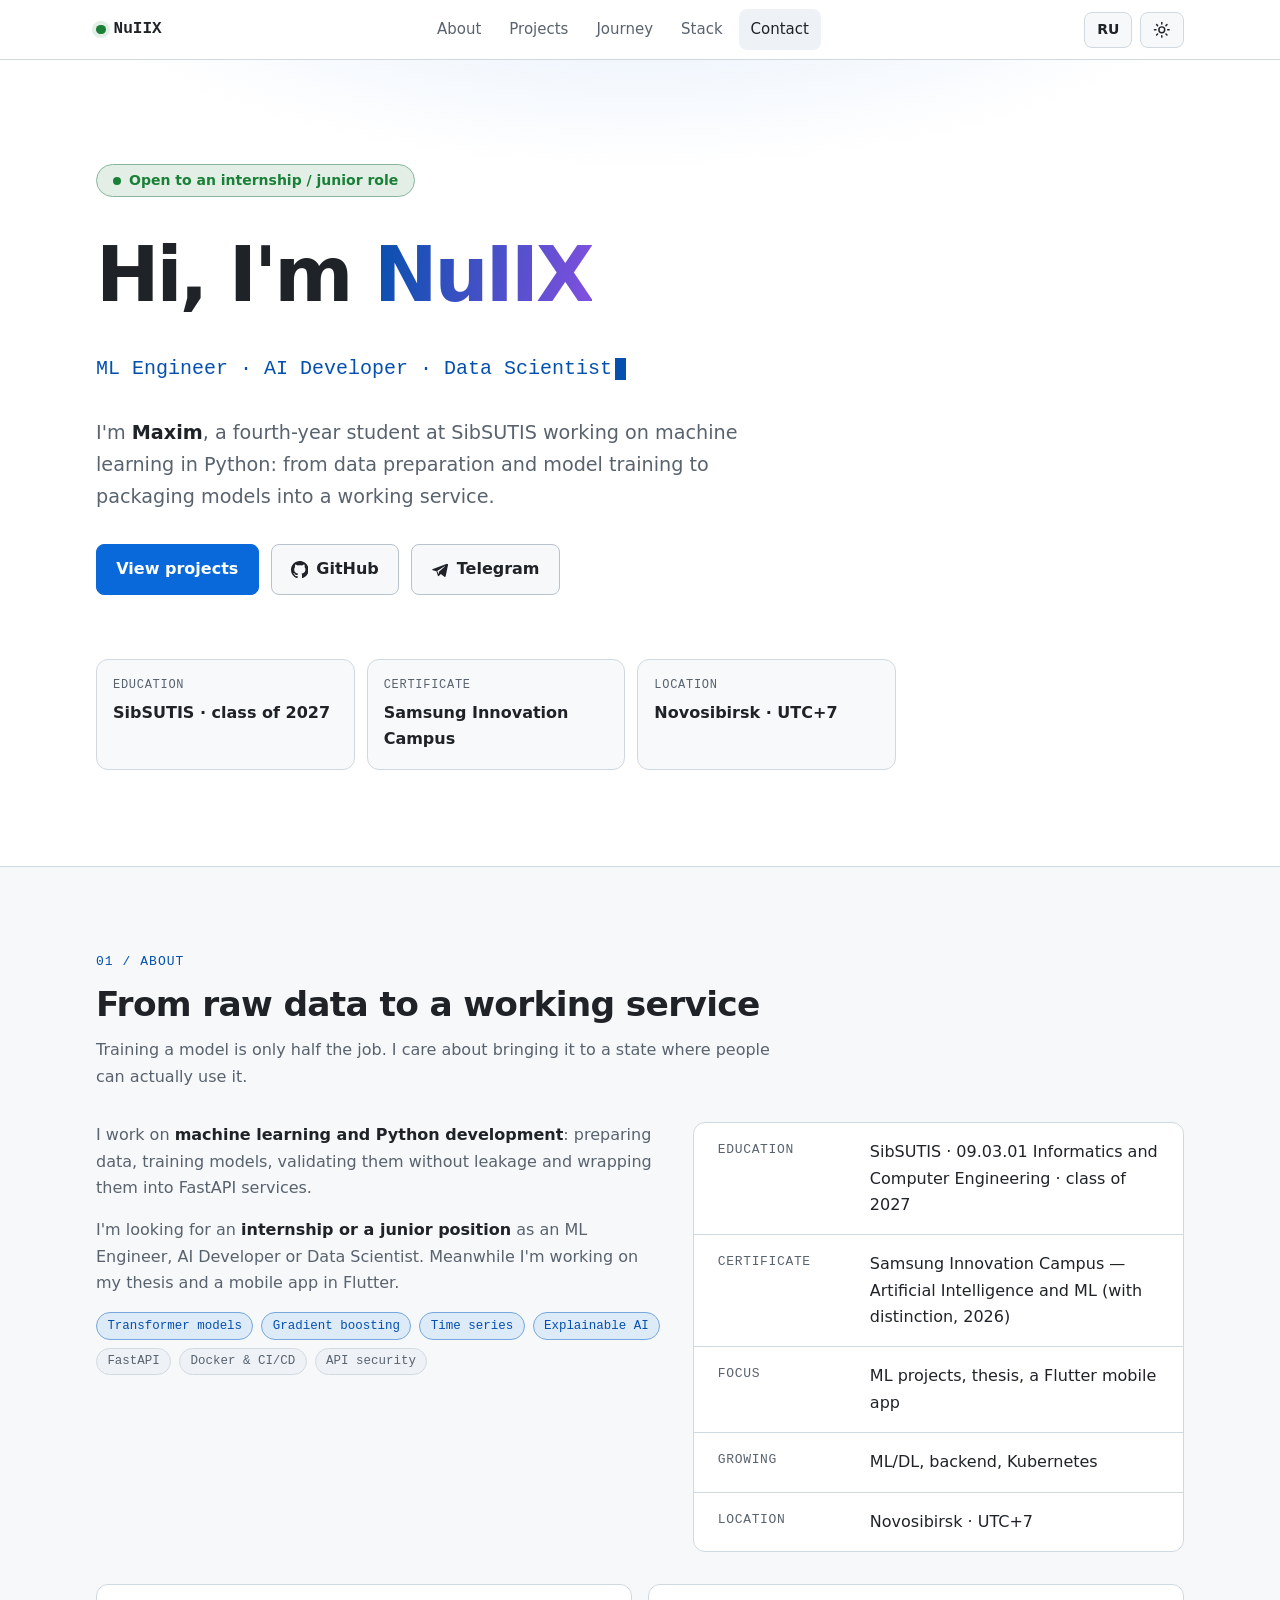
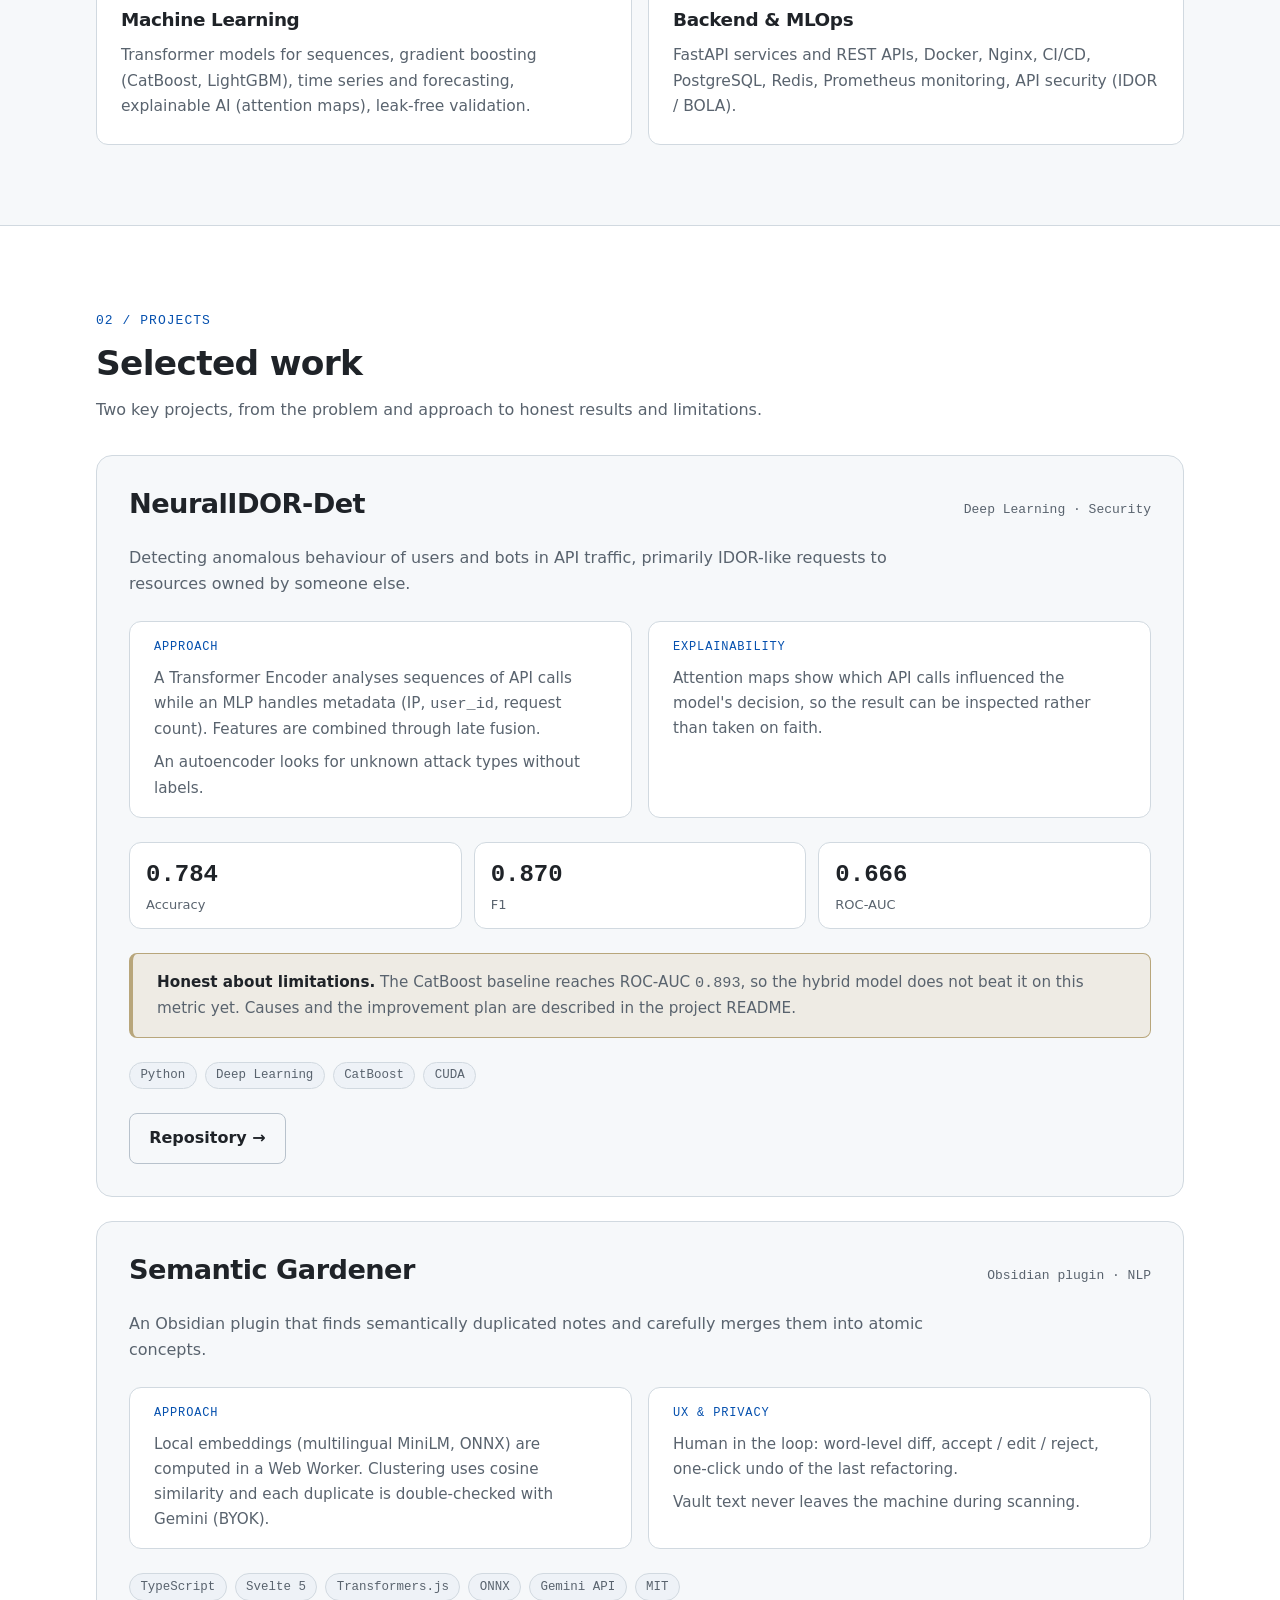
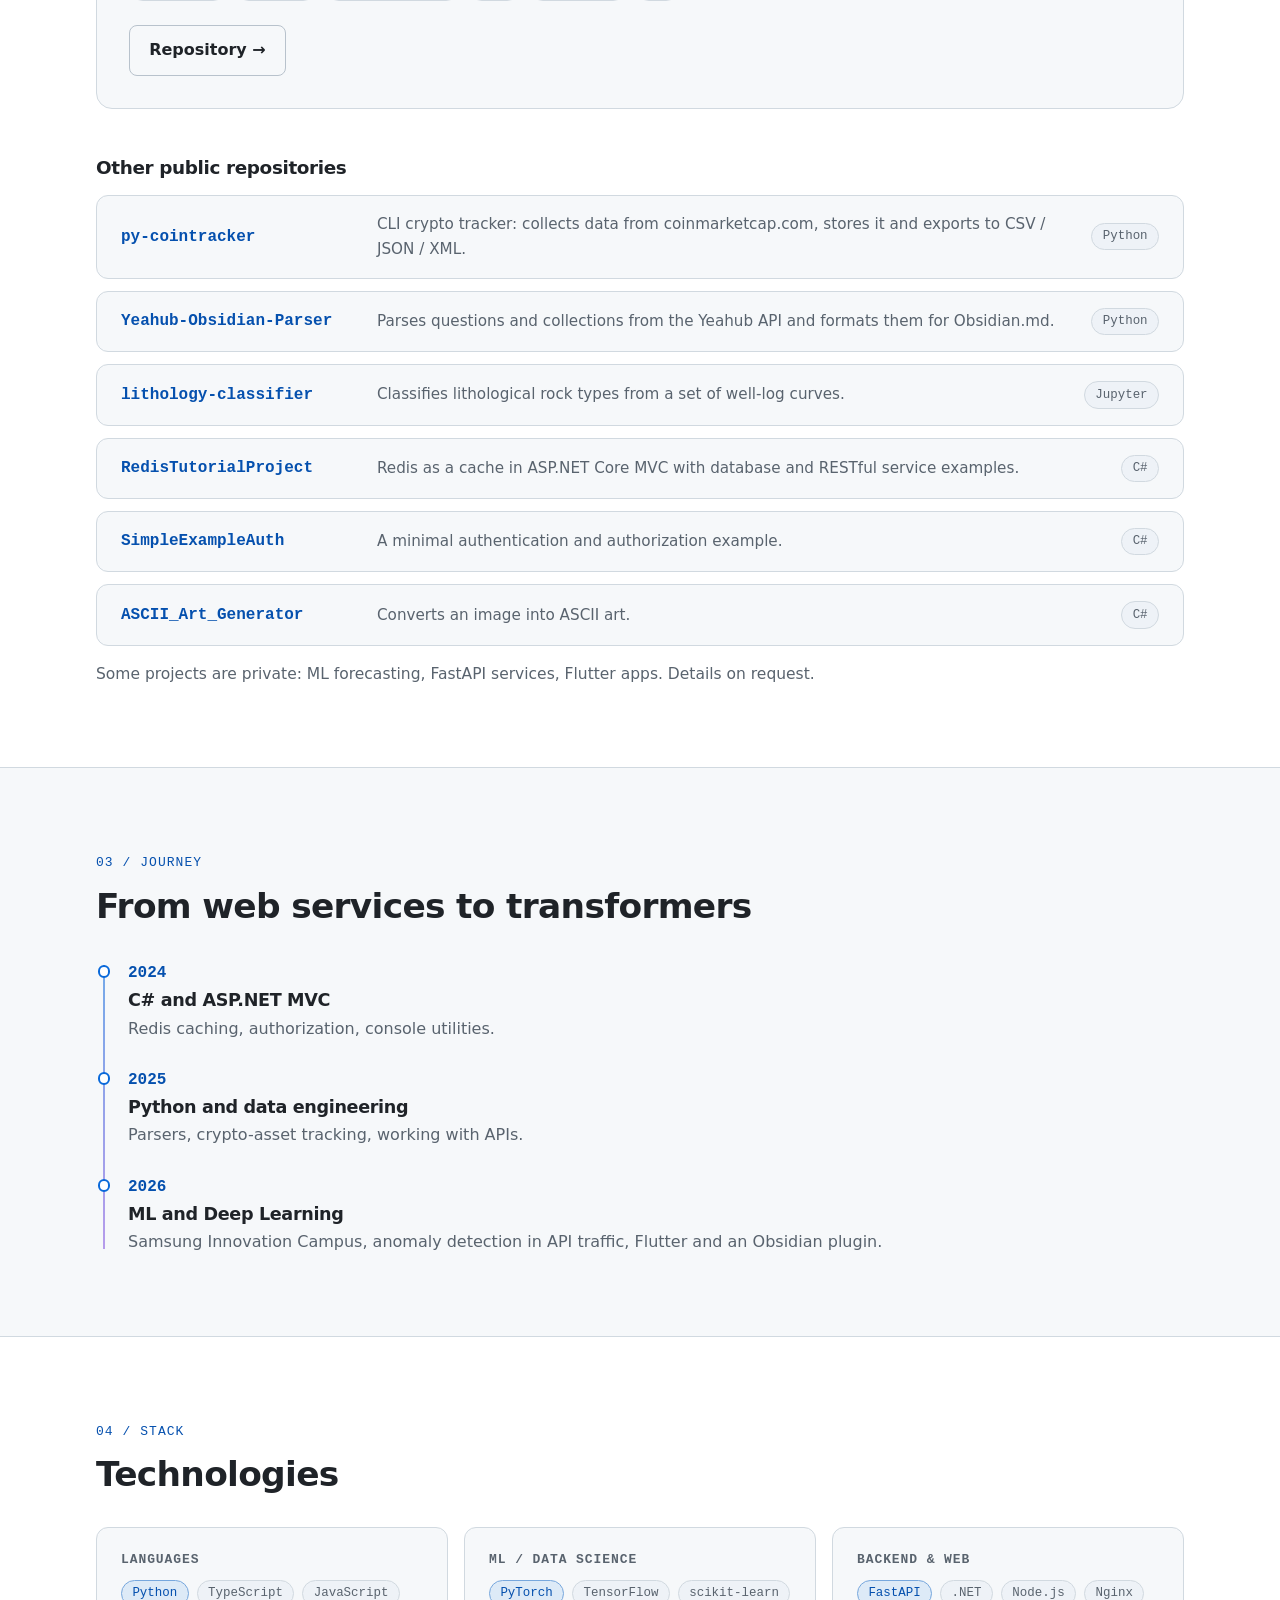
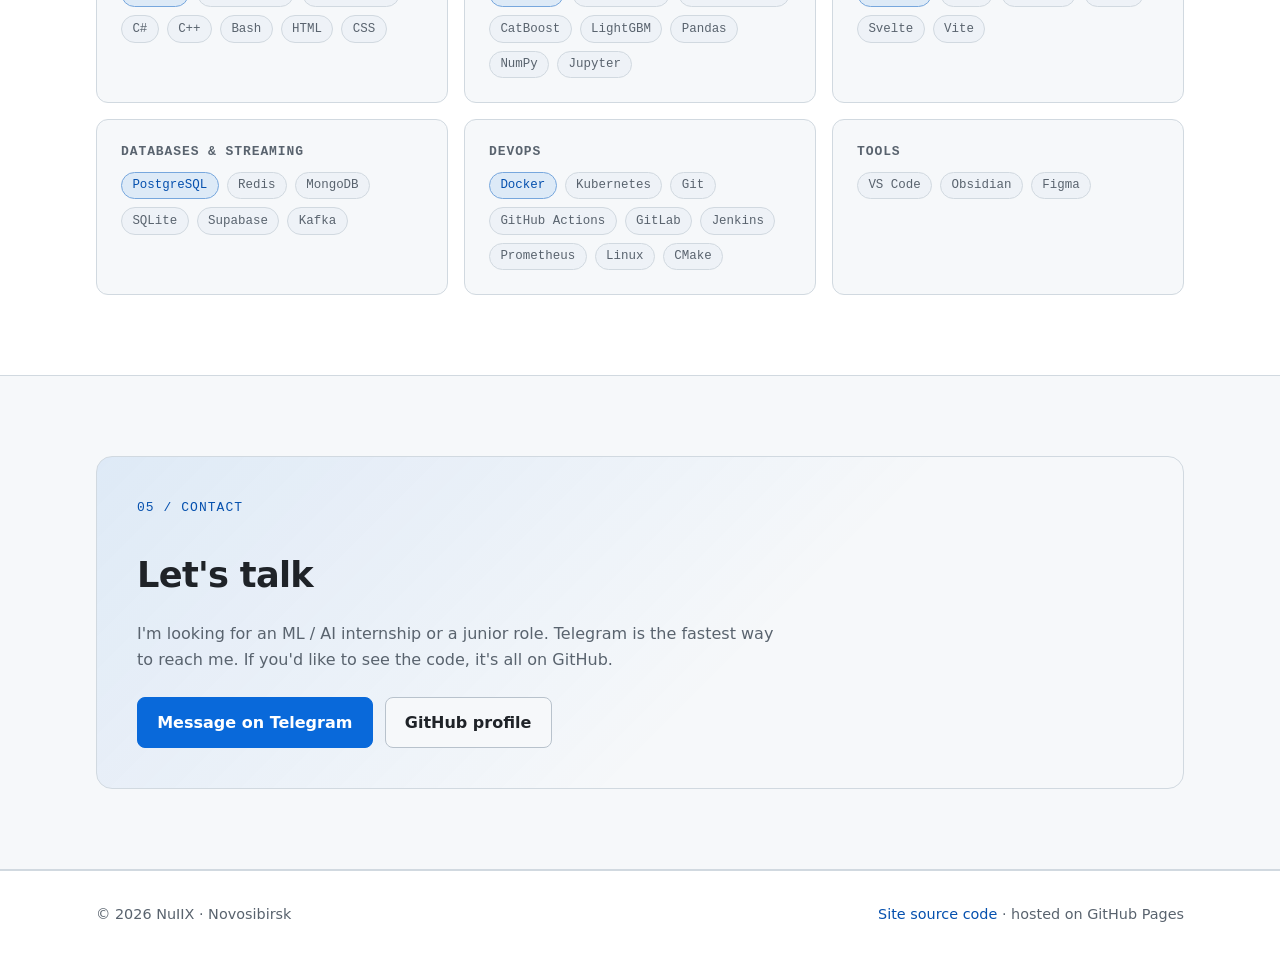
==== en/index.html @ 364b8230 "feat(site): add bilingual portfolio pages with themes and seo" ====
<!DOCTYPE html>
<html lang="en" data-theme="dark">
<head>
  <meta charset="utf-8">
  <meta name="viewport" content="width=device-width, initial-scale=1">
  <title>NuIIX — ML Engineer / AI Developer | Maxim, Novosibirsk</title>
  <meta name="description" content="Portfolio of Maxim (NuIIX): ML Engineer, AI Developer, Python. Transformer models, anomaly detection in API traffic, an Obsidian plugin. Open to an internship or a junior role.">
  <meta name="author" content="NuIIX">
  <meta name="theme-color" content="#0d1117">
  <link rel="canonical" href="https://nuiix.github.io/en/">
  <link rel="alternate" hreflang="ru" href="https://nuiix.github.io/">
  <link rel="alternate" hreflang="en" href="https://nuiix.github.io/en/">
  <link rel="alternate" hreflang="x-default" href="https://nuiix.github.io/">
  <link rel="icon" href="/assets/favicon.svg" type="image/svg+xml">

  <meta property="og:type" content="website">
  <meta property="og:site_name" content="NuIIX">
  <meta property="og:locale" content="en_US">
  <meta property="og:locale:alternate" content="ru_RU">
  <meta property="og:title" content="NuIIX — ML Engineer / AI Developer">
  <meta property="og:description" content="Transformer models, anomaly detection in API traffic, ML services on FastAPI. Open to an internship or a junior role.">
  <meta property="og:url" content="https://nuiix.github.io/en/">
  <meta property="og:image" content="https://nuiix.github.io/assets/og.png">
  <meta property="og:image:width" content="1200">
  <meta property="og:image:height" content="630">
  <meta property="og:image:alt" content="NuIIX — ML Engineer, AI Developer, Python">
  <meta name="twitter:card" content="summary_large_image">
  <meta name="twitter:title" content="NuIIX — ML Engineer / AI Developer">
  <meta name="twitter:description" content="Transformer models, anomaly detection in API traffic, ML services on FastAPI.">
  <meta name="twitter:image" content="https://nuiix.github.io/assets/og.png">

  <script>
    (function () {
      var root = document.documentElement;
      var theme = "dark";
      try {
        theme = localStorage.getItem("nuiix-theme") ||
          (window.matchMedia("(prefers-color-scheme: light)").matches ? "light" : "dark");
      } catch (error) {
        console.warn("Theme preference unavailable, using dark:", error);
      }
      root.dataset.theme = theme;
      root.classList.add("js");
    })();
  </script>
  <link rel="stylesheet" href="/assets/css/style.css">

  <script type="application/ld+json">
  {
    "@context": "https://schema.org",
    "@type": "Person",
    "name": "Maxim",
    "alternateName": "NuIIX",
    "url": "https://nuiix.github.io/en/",
    "image": "https://nuiix.github.io/assets/og.png",
    "jobTitle": "ML Engineer / AI Developer",
    "description": "Fourth-year student at SibSUTIS working on machine learning and Python development.",
    "address": { "@type": "PostalAddress", "addressLocality": "Novosibirsk", "addressCountry": "RU" },
    "alumniOf": { "@type": "CollegeOrUniversity", "name": "SibSUTIS" },
    "knowsAbout": ["Machine Learning", "Deep Learning", "Python", "Transformers", "FastAPI", "Anomaly detection"],
    "sameAs": ["https://github.com/NuIIX", "https://t.me/NUIIXXX"]
  }
  </script>
</head>
<body>
  <a class="skip-link" href="#main">Skip to content</a>

  <header class="site-header">
    <div class="container site-header__inner">
      <a class="brand" href="/en/" aria-label="NuIIX — home"><span class="brand__dot" aria-hidden="true"></span>NuIIX</a>

      <nav class="nav" id="site-nav" data-nav aria-label="Main navigation">
        <a class="nav__link" href="#about">About</a>
        <a class="nav__link" href="#projects">Projects</a>
        <a class="nav__link" href="#journey">Journey</a>
        <a class="nav__link" href="#stack">Stack</a>
        <a class="nav__link" href="#contact">Contact</a>
      </nav>

      <div class="header-tools">
        <a class="lang-link" href="/" hreflang="ru" lang="ru" aria-label="Переключить на русский">RU</a>
        <button class="icon-btn theme-toggle" type="button" data-theme-toggle aria-label="Toggle colour theme">
          <svg class="icon-moon" viewBox="0 0 24 24" fill="none" stroke="currentColor" stroke-width="2" stroke-linecap="round" stroke-linejoin="round" aria-hidden="true"><path d="M21 12.8A9 9 0 1 1 11.2 3a7 7 0 0 0 9.8 9.8z"/></svg>
          <svg class="icon-sun" viewBox="0 0 24 24" fill="none" stroke="currentColor" stroke-width="2" stroke-linecap="round" stroke-linejoin="round" aria-hidden="true"><circle cx="12" cy="12" r="4"/><path d="M12 2v2M12 20v2M4.9 4.9l1.4 1.4M17.7 17.7l1.4 1.4M2 12h2M20 12h2M4.9 19.1l1.4-1.4M17.7 6.3l1.4-1.4"/></svg>
        </button>
        <button class="icon-btn nav-toggle" type="button" data-nav-toggle aria-controls="site-nav" aria-expanded="false" aria-label="Open menu">
          <svg viewBox="0 0 24 24" fill="none" stroke="currentColor" stroke-width="2" stroke-linecap="round" aria-hidden="true"><path d="M4 7h16M4 12h16M4 17h16"/></svg>
        </button>
      </div>
    </div>
  </header>

  <main id="main">
    <!-- ================= HERO ================= -->
    <section class="hero" aria-labelledby="hero-title">
      <div class="container hero__inner">
        <p class="status-pill"><span class="status-pill__dot" aria-hidden="true"></span>Open to an internship / junior role</p>
        <h1 class="hero__title" id="hero-title">Hi, I'm <span class="gradient">NuIIX</span></h1>
        <p class="hero__role">ML Engineer · AI Developer · Data Scientist<span class="cursor" aria-hidden="true"></span></p>
        <p class="hero__lead">
          I'm <strong>Maxim</strong>, a fourth-year student at SibSUTIS working on machine learning in Python:
          from data preparation and model training to packaging models into a working service.
        </p>
        <div class="btn-row">
          <a class="btn btn--primary" href="#projects">View projects</a>
          <a class="btn" href="https://github.com/NuIIX" rel="me noopener">
            <svg viewBox="0 0 16 16" fill="currentColor" aria-hidden="true"><path d="M8 0C3.58 0 0 3.58 0 8c0 3.54 2.29 6.53 5.47 7.59.4.07.55-.17.55-.38 0-.19-.01-.82-.01-1.49-2.01.37-2.53-.49-2.69-.94-.09-.23-.48-.94-.82-1.13-.28-.15-.68-.52-.01-.53.63-.01 1.08.58 1.23.82.72 1.21 1.87.87 2.33.66.07-.52.28-.87.51-1.07-1.78-.2-3.64-.89-3.64-3.95 0-.87.31-1.59.82-2.15-.08-.2-.36-1.02.08-2.12 0 0 .67-.21 2.2.82.64-.18 1.32-.27 2-.27.68 0 1.36.09 2 .27 1.53-1.04 2.2-.82 2.2-.82.44 1.1.16 1.92.08 2.12.51.56.82 1.27.82 2.15 0 3.07-1.87 3.75-3.65 3.95.29.25.54.73.54 1.48 0 1.07-.01 1.93-.01 2.2 0 .21.15.46.55.38A8.013 8.013 0 0016 8c0-4.42-3.58-8-8-8z"/></svg>
            GitHub
          </a>
          <a class="btn" href="https://t.me/NUIIXXX" rel="me noopener">
            <svg viewBox="0 0 24 24" fill="currentColor" aria-hidden="true"><path d="M21.9 3.6 2.7 11c-1.3.5-1.3 1.3-.2 1.6l4.9 1.5 1.9 5.8c.2.6.1.8.7.8.5 0 .7-.2 1-.5l2.4-2.3 4.9 3.6c.9.5 1.5.2 1.7-.8l3.2-15.1c.3-1.3-.5-1.9-1.3-1.5zM8.5 13.5l9.9-6.2c.5-.3.9-.1.5.2l-8.1 7.3-.3 3.4z"/></svg>
            Telegram
          </a>
        </div>
        <ul class="facts">
          <li class="facts__item"><span class="facts__label">Education</span><span class="facts__value">SibSUTIS · class of 2027</span></li>
          <li class="facts__item"><span class="facts__label">Certificate</span><span class="facts__value">Samsung Innovation Campus</span></li>
          <li class="facts__item"><span class="facts__label">Location</span><span class="facts__value">Novosibirsk · UTC+7</span></li>
        </ul>
      </div>
    </section>

    <!-- ================= ABOUT ================= -->
    <section class="section section--alt" id="about" aria-labelledby="about-title">
      <div class="container">
        <div class="section__head reveal">
          <span class="eyebrow">01 / About</span>
          <h2 class="section__title" id="about-title">From raw data to a working service</h2>
          <p class="section__lead">Training a model is only half the job. I care about bringing it to a state where people can actually use it.</p>
        </div>
        <div class="about-grid">
          <div class="about-text reveal">
            <p>I work on <strong>machine learning and Python development</strong>: preparing data, training models, validating them without leakage and wrapping them into FastAPI services.</p>
            <p>I'm looking for an <strong>internship or a junior position</strong> as an ML Engineer, AI Developer or Data Scientist. Meanwhile I'm working on my thesis and a mobile app in Flutter.</p>
            <div>
              <ul class="tags">
                <li class="tag tag--accent">Transformer models</li>
                <li class="tag tag--accent">Gradient boosting</li>
                <li class="tag tag--accent">Time series</li>
                <li class="tag tag--accent">Explainable AI</li>
                <li class="tag">FastAPI</li>
                <li class="tag">Docker &amp; CI/CD</li>
                <li class="tag">API security</li>
              </ul>
            </div>
          </div>
          <dl class="dl reveal">
            <div class="dl__row"><dt>Education</dt><dd>SibSUTIS · 09.03.01 Informatics and Computer Engineering · class of 2027</dd></div>
            <div class="dl__row"><dt>Certificate</dt><dd>Samsung Innovation Campus — Artificial Intelligence and ML (with distinction, 2026)</dd></div>
            <div class="dl__row"><dt>Focus</dt><dd>ML projects, thesis, a Flutter mobile app</dd></div>
            <div class="dl__row"><dt>Growing</dt><dd>ML/DL, backend, Kubernetes</dd></div>
            <div class="dl__row"><dt>Location</dt><dd>Novosibirsk · UTC+7</dd></div>
          </dl>
        </div>

        <div class="grid grid--2" style="margin-top: var(--space-6)">
          <article class="card reveal">
            <h3 class="card__title">Machine Learning</h3>
            <p class="card__text">Transformer models for sequences, gradient boosting (CatBoost, LightGBM), time series and forecasting, explainable AI (attention maps), leak-free validation.</p>
          </article>
          <article class="card reveal">
            <h3 class="card__title">Backend &amp; MLOps</h3>
            <p class="card__text">FastAPI services and REST APIs, Docker, Nginx, CI/CD, PostgreSQL, Redis, Prometheus monitoring, API security (IDOR / BOLA).</p>
          </article>
        </div>
      </div>
    </section>

    <!-- ================= PROJECTS ================= -->
    <section class="section" id="projects" aria-labelledby="projects-title">
      <div class="container">
        <div class="section__head reveal">
          <span class="eyebrow">02 / Projects</span>
          <h2 class="section__title" id="projects-title">Selected work</h2>
          <p class="section__lead">Two key projects, from the problem and approach to honest results and limitations.</p>
        </div>

        <div class="projects">
          <article class="project reveal" aria-labelledby="p-idor">
            <div class="project__head">
              <h3 class="project__title" id="p-idor">NeuralIDOR-Det</h3>
              <span class="project__kicker">Deep Learning · Security</span>
            </div>
            <p class="project__lead">Detecting anomalous behaviour of users and bots in API traffic, primarily IDOR-like requests to resources owned by someone else.</p>
            <div class="cases">
              <div class="case">
                <span class="case__label">Approach</span>
                <p>A Transformer Encoder analyses sequences of API calls while an MLP handles metadata (IP, <code>user_id</code>, request count). Features are combined through late fusion.</p>
                <p>An autoencoder looks for unknown attack types without labels.</p>
              </div>
              <div class="case">
                <span class="case__label">Explainability</span>
                <p>Attention maps show which API calls influenced the model's decision, so the result can be inspected rather than taken on faith.</p>
              </div>
            </div>
            <ul class="metrics">
              <li class="metric"><span class="metric__value">0.784</span><span class="metric__label">Accuracy</span></li>
              <li class="metric"><span class="metric__value">0.870</span><span class="metric__label">F1</span></li>
              <li class="metric"><span class="metric__value">0.666</span><span class="metric__label">ROC-AUC</span></li>
            </ul>
            <p class="note"><strong>Honest about limitations.</strong> The CatBoost baseline reaches ROC-AUC <code>0.893</code>, so the hybrid model does not beat it on this metric yet. Causes and the improvement plan are described in the project README.</p>
            <ul class="tags">
              <li class="tag">Python</li><li class="tag">Deep Learning</li><li class="tag">CatBoost</li><li class="tag">CUDA</li>
            </ul>
            <div class="project__links">
              <a class="btn" href="https://github.com/NuIIX/NeuralIDOR-Det" rel="noopener">Repository →</a>
            </div>
          </article>

          <article class="project reveal" aria-labelledby="p-garden">
            <div class="project__head">
              <h3 class="project__title" id="p-garden">Semantic Gardener</h3>
              <span class="project__kicker">Obsidian plugin · NLP</span>
            </div>
            <p class="project__lead">An Obsidian plugin that finds semantically duplicated notes and carefully merges them into atomic concepts.</p>
            <div class="cases">
              <div class="case">
                <span class="case__label">Approach</span>
                <p>Local embeddings (multilingual MiniLM, ONNX) are computed in a Web Worker. Clustering uses cosine similarity and each duplicate is double-checked with Gemini (BYOK).</p>
              </div>
              <div class="case">
                <span class="case__label">UX &amp; privacy</span>
                <p>Human in the loop: word-level diff, accept / edit / reject, one-click undo of the last refactoring.</p>
                <p>Vault text never leaves the machine during scanning.</p>
              </div>
            </div>
            <ul class="tags">
              <li class="tag">TypeScript</li><li class="tag">Svelte 5</li><li class="tag">Transformers.js</li><li class="tag">ONNX</li><li class="tag">Gemini API</li><li class="tag">MIT</li>
            </ul>
            <div class="project__links">
              <a class="btn" href="https://github.com/NuIIX/obsidian-semantic-gardener" rel="noopener">Repository →</a>
            </div>
          </article>
        </div>

        <h3 class="card__title reveal" style="margin: var(--space-7) 0 var(--space-4)">Other public repositories</h3>
        <ul class="repo-list">
          <li class="repo reveal">
            <a class="repo__name" href="https://github.com/NuIIX/py-cointracker" rel="noopener">py-cointracker</a>
            <span class="repo__desc">CLI crypto tracker: collects data from coinmarketcap.com, stores it and exports to CSV / JSON / XML.</span>
            <span class="tag">Python</span>
          </li>
          <li class="repo reveal">
            <a class="repo__name" href="https://github.com/NuIIX/Yeahub-Obsidian-Parser" rel="noopener">Yeahub-Obsidian-Parser</a>
            <span class="repo__desc">Parses questions and collections from the Yeahub API and formats them for Obsidian.md.</span>
            <span class="tag">Python</span>
          </li>
          <li class="repo reveal">
            <a class="repo__name" href="https://github.com/NuIIX/lithology-classifier" rel="noopener">lithology-classifier</a>
            <span class="repo__desc">Classifies lithological rock types from a set of well-log curves.</span>
            <span class="tag">Jupyter</span>
          </li>
          <li class="repo reveal">
            <a class="repo__name" href="https://github.com/NuIIX/RedisTutorialProject" rel="noopener">RedisTutorialProject</a>
            <span class="repo__desc">Redis as a cache in ASP.NET Core MVC with database and RESTful service examples.</span>
            <span class="tag">C#</span>
          </li>
          <li class="repo reveal">
            <a class="repo__name" href="https://github.com/NuIIX/SimpleExampleAuth" rel="noopener">SimpleExampleAuth</a>
            <span class="repo__desc">A minimal authentication and authorization example.</span>
            <span class="tag">C#</span>
          </li>
          <li class="repo reveal">
            <a class="repo__name" href="https://github.com/NuIIX/ASCII_Art_Generator" rel="noopener">ASCII_Art_Generator</a>
            <span class="repo__desc">Converts an image into ASCII art.</span>
            <span class="tag">C#</span>
          </li>
        </ul>
        <p class="card__text reveal" style="margin-top: var(--space-4)">Some projects are private: ML forecasting, FastAPI services, Flutter apps. Details on request.</p>
      </div>
    </section>

    <!-- ================= JOURNEY ================= -->
    <section class="section section--alt" id="journey" aria-labelledby="journey-title">
      <div class="container">
        <div class="section__head reveal">
          <span class="eyebrow">03 / Journey</span>
          <h2 class="section__title" id="journey-title">From web services to transformers</h2>
        </div>
        <ol class="timeline">
          <li class="timeline__item reveal">
            <span class="timeline__year">2024</span>
            <h3 class="timeline__title">C# and ASP.NET MVC</h3>
            <p class="timeline__text">Redis caching, authorization, console utilities.</p>
          </li>
          <li class="timeline__item reveal">
            <span class="timeline__year">2025</span>
            <h3 class="timeline__title">Python and data engineering</h3>
            <p class="timeline__text">Parsers, crypto-asset tracking, working with APIs.</p>
          </li>
          <li class="timeline__item reveal">
            <span class="timeline__year">2026</span>
            <h3 class="timeline__title">ML and Deep Learning</h3>
            <p class="timeline__text">Samsung Innovation Campus, anomaly detection in API traffic, Flutter and an Obsidian plugin.</p>
          </li>
        </ol>
      </div>
    </section>

    <!-- ================= STACK ================= -->
    <section class="section" id="stack" aria-labelledby="stack-title">
      <div class="container">
        <div class="section__head reveal">
          <span class="eyebrow">04 / Stack</span>
          <h2 class="section__title" id="stack-title">Technologies</h2>
        </div>
        <div class="stack">
          <div class="stack__group reveal">
            <h3 class="stack__title">Languages</h3>
            <ul class="tags"><li class="tag tag--accent">Python</li><li class="tag">TypeScript</li><li class="tag">JavaScript</li><li class="tag">C#</li><li class="tag">C++</li><li class="tag">Bash</li><li class="tag">HTML</li><li class="tag">CSS</li></ul>
          </div>
          <div class="stack__group reveal">
            <h3 class="stack__title">ML / Data Science</h3>
            <ul class="tags"><li class="tag tag--accent">PyTorch</li><li class="tag">TensorFlow</li><li class="tag">scikit-learn</li><li class="tag">CatBoost</li><li class="tag">LightGBM</li><li class="tag">Pandas</li><li class="tag">NumPy</li><li class="tag">Jupyter</li></ul>
          </div>
          <div class="stack__group reveal">
            <h3 class="stack__title">Backend &amp; Web</h3>
            <ul class="tags"><li class="tag tag--accent">FastAPI</li><li class="tag">.NET</li><li class="tag">Node.js</li><li class="tag">Nginx</li><li class="tag">Svelte</li><li class="tag">Vite</li></ul>
          </div>
          <div class="stack__group reveal">
            <h3 class="stack__title">Databases &amp; streaming</h3>
            <ul class="tags"><li class="tag tag--accent">PostgreSQL</li><li class="tag">Redis</li><li class="tag">MongoDB</li><li class="tag">SQLite</li><li class="tag">Supabase</li><li class="tag">Kafka</li></ul>
          </div>
          <div class="stack__group reveal">
            <h3 class="stack__title">DevOps</h3>
            <ul class="tags"><li class="tag tag--accent">Docker</li><li class="tag">Kubernetes</li><li class="tag">Git</li><li class="tag">GitHub Actions</li><li class="tag">GitLab</li><li class="tag">Jenkins</li><li class="tag">Prometheus</li><li class="tag">Linux</li><li class="tag">CMake</li></ul>
          </div>
          <div class="stack__group reveal">
            <h3 class="stack__title">Tools</h3>
            <ul class="tags"><li class="tag">VS Code</li><li class="tag">Obsidian</li><li class="tag">Figma</li></ul>
          </div>
        </div>
      </div>
    </section>

    <!-- ================= CONTACT ================= -->
    <section class="section section--alt" id="contact" aria-labelledby="contact-title">
      <div class="container">
        <div class="contact reveal">
          <span class="eyebrow">05 / Contact</span>
          <h2 class="contact__title" id="contact-title">Let's talk</h2>
          <p class="contact__text">I'm looking for an ML / AI internship or a junior role. Telegram is the fastest way to reach me. If you'd like to see the code, it's all on GitHub.</p>
          <div class="btn-row">
            <a class="btn btn--primary" href="https://t.me/NUIIXXX" rel="me noopener">Message on Telegram</a>
            <a class="btn" href="https://github.com/NuIIX" rel="me noopener">GitHub profile</a>
          </div>
        </div>
      </div>
    </section>
  </main>

  <footer class="site-footer">
    <div class="container site-footer__inner">
      <span>© 2026 NuIIX · Novosibirsk</span>
      <span><a href="https://github.com/NuIIX/NuIIX.github.io" rel="noopener">Site source code</a> · hosted on GitHub Pages</span>
    </div>
  </footer>

  <script src="/assets/js/main.js" defer></script>
</body>
</html>
---- assets/css/style.css ----
/* ==========================================================================
   NuIIX portfolio — design tokens, base, components.
   Zero dependencies: system font stacks, no external requests.
   ========================================================================== */

:root {
  color-scheme: dark;
  --bg: #0d1117;
  --bg-elevated: #161b22;
  --bg-subtle: #1b2230;
  --border: #30363d;
  --border-strong: #3d444d;
  --text: #e6edf3;
  --text-muted: #9198a1;
  --accent: #2f81f7;
  --accent-soft: rgb(47 129 247 / 14%);
  --accent-text: #58a6ff;
  --success: #3fb950;
  --success-soft: rgb(63 185 80 / 14%);
  --violet: #a371f7;
  --warning: #d29922;
  --hero-glow: rgb(47 129 247 / 22%);
  --shadow: 0 8px 28px rgb(1 4 9 / 45%);

  --font-sans: ui-sans-serif, system-ui, -apple-system, "Segoe UI", Roboto,
    "Helvetica Neue", Arial, "Noto Sans", sans-serif;
  --font-mono: ui-monospace, "Cascadia Code", "Fira Code", SFMono-Regular,
    Menlo, Consolas, "Liberation Mono", monospace;

  --space-1: 0.25rem;
  --space-2: 0.5rem;
  --space-3: 0.75rem;
  --space-4: 1rem;
  --space-5: 1.5rem;
  --space-6: 2rem;
  --space-7: 3rem;
  --space-8: 5rem;
  --radius: 12px;
  --radius-sm: 8px;
  --content: 68rem;
  --header-h: 3.75rem;
}

:root[data-theme="light"] {
  color-scheme: light;
  --bg: #ffffff;
  --bg-elevated: #f6f8fa;
  --bg-subtle: #eef2f7;
  --border: #d1d9e0;
  --border-strong: #b8c2cc;
  --text: #1f2328;
  --text-muted: #59636e;
  --accent: #0969da;
  --accent-soft: rgb(9 105 218 / 10%);
  --accent-text: #0550ae;
  --success: #1a7f37;
  --success-soft: rgb(26 127 55 / 12%);
  --violet: #8250df;
  --warning: #9a6700;
  --hero-glow: rgb(9 105 218 / 14%);
  --shadow: 0 8px 24px rgb(31 35 40 / 12%);
}

/* ---------- Base ---------- */
*,
*::before,
*::after {
  box-sizing: border-box;
}

html {
  scroll-behavior: smooth;
  scroll-padding-top: calc(var(--header-h) + 1rem);
  -webkit-text-size-adjust: 100%;
}

body {
  margin: 0;
  min-height: 100vh;
  background: var(--bg);
  color: var(--text);
  font-family: var(--font-sans);
  font-size: 1rem;
  line-height: 1.65;
  -webkit-font-smoothing: antialiased;
  text-rendering: optimizeLegibility;
}

img,
svg {
  display: block;
  max-width: 100%;
}

a {
  color: var(--accent-text);
  text-decoration: none;
}

a:hover {
  text-decoration: underline;
  text-underline-offset: 3px;
}

:focus-visible {
  outline: 2px solid var(--accent);
  outline-offset: 3px;
  border-radius: 4px;
}

h1,
h2,
h3 {
  line-height: 1.2;
  margin: 0;
  letter-spacing: -0.02em;
}

p {
  margin: 0;
}

code,
.mono {
  font-family: var(--font-mono);
}

.skip-link {
  position: absolute;
  left: var(--space-4);
  top: -4rem;
  z-index: 100;
  padding: var(--space-2) var(--space-4);
  background: var(--accent);
  color: #fff;
  border-radius: var(--radius-sm);
  transition: top 0.15s ease;
}

.skip-link:focus {
  top: var(--space-3);
  text-decoration: none;
}

.container {
  width: min(100% - 2.5rem, var(--content));
  margin-inline: auto;
}

.section {
  padding-block: var(--space-8);
}

.section--alt {
  background: var(--bg-elevated);
  border-block: 1px solid var(--border);
}

.section__head {
  margin-bottom: var(--space-6);
  max-width: 44rem;
}

.eyebrow {
  display: inline-block;
  margin-bottom: var(--space-3);
  font-family: var(--font-mono);
  font-size: 0.8125rem;
  letter-spacing: 0.08em;
  text-transform: uppercase;
  color: var(--accent-text);
}

.section__title {
  font-size: clamp(1.6rem, 3.2vw, 2.15rem);
}

.section__lead {
  margin-top: var(--space-3);
  color: var(--text-muted);
}

/* ---------- Header ---------- */
.site-header {
  position: sticky;
  top: 0;
  z-index: 50;
  height: var(--header-h);
  background: color-mix(in srgb, var(--bg) 82%, transparent);
  -webkit-backdrop-filter: saturate(160%) blur(12px);
  backdrop-filter: saturate(160%) blur(12px);
  border-bottom: 1px solid var(--border);
}

.site-header__inner {
  display: flex;
  align-items: center;
  justify-content: space-between;
  gap: var(--space-4);
  height: 100%;
}

.brand {
  display: inline-flex;
  align-items: center;
  gap: var(--space-2);
  font-family: var(--font-mono);
  font-weight: 700;
  color: var(--text);
}

.brand:hover {
  text-decoration: none;
}

.brand__dot {
  width: 0.6rem;
  height: 0.6rem;
  border-radius: 50%;
  background: var(--success);
  box-shadow: 0 0 0 4px var(--success-soft);
}

.nav {
  display: flex;
  align-items: center;
  gap: var(--space-1);
}

.nav__link {
  padding: var(--space-2) var(--space-3);
  border-radius: var(--radius-sm);
  color: var(--text-muted);
  font-size: 0.9375rem;
}

.nav__link:hover,
.nav__link[aria-current="true"] {
  color: var(--text);
  background: var(--bg-subtle);
  text-decoration: none;
}

.header-tools {
  display: flex;
  align-items: center;
  gap: var(--space-2);
}

.icon-btn,
.lang-link {
  display: inline-flex;
  align-items: center;
  justify-content: center;
  height: 2.25rem;
  min-width: 2.25rem;
  padding: 0 var(--space-3);
  border: 1px solid var(--border);
  border-radius: var(--radius-sm);
  background: var(--bg-elevated);
  color: var(--text);
  font: inherit;
  font-size: 0.875rem;
  font-weight: 600;
  cursor: pointer;
}

.icon-btn:hover,
.lang-link:hover {
  border-color: var(--border-strong);
  background: var(--bg-subtle);
  text-decoration: none;
}

.icon-btn svg {
  width: 1.1rem;
  height: 1.1rem;
}

.theme-toggle .icon-sun {
  display: none;
}

:root[data-theme="light"] .theme-toggle .icon-sun {
  display: block;
}

:root[data-theme="light"] .theme-toggle .icon-moon {
  display: none;
}

.nav-toggle {
  display: none;
}

/* ---------- Hero ---------- */
.hero {
  position: relative;
  overflow: hidden;
  padding-block: clamp(3.5rem, 9vw, 6.5rem) var(--space-8);
}

.hero::before {
  content: "";
  position: absolute;
  inset: -20% -10% auto;
  height: 80%;
  background: radial-gradient(60% 60% at 50% 0%, var(--hero-glow), transparent 70%);
  pointer-events: none;
}

.hero__inner {
  position: relative;
  display: grid;
  grid-template-columns: minmax(0, 1fr);
  gap: var(--space-6);
}

.hero__inner > * {
  max-width: 50rem;
}

.status-pill {
  display: inline-flex;
  align-items: center;
  gap: var(--space-2);
  width: fit-content;
  padding: var(--space-1) var(--space-4);
  border: 1px solid color-mix(in srgb, var(--success) 40%, var(--border));
  border-radius: 999px;
  background: var(--success-soft);
  color: var(--success);
  font-size: 0.875rem;
  font-weight: 600;
}

.status-pill__dot {
  width: 0.5rem;
  height: 0.5rem;
  border-radius: 50%;
  background: currentcolor;
  animation: pulse 2.2s ease-in-out infinite;
}

@keyframes pulse {
  0%,
  100% {
    opacity: 1;
    transform: scale(1);
  }

  50% {
    opacity: 0.45;
    transform: scale(0.8);
  }
}

.hero__title {
  font-size: clamp(2.6rem, 8vw, 4.75rem);
  letter-spacing: -0.04em;
}

.hero__title .gradient {
  background: linear-gradient(100deg, var(--accent-text), var(--violet));
  -webkit-background-clip: text;
  background-clip: text;
  color: transparent;
}

.hero__role {
  font-family: var(--font-mono);
  font-size: clamp(1rem, 2.2vw, 1.25rem);
  color: var(--accent-text);
}

.hero__role .cursor {
  display: inline-block;
  width: 0.55em;
  height: 1.1em;
  margin-left: 0.15em;
  vertical-align: text-bottom;
  background: var(--accent-text);
  animation: blink 1.1s steps(1) infinite;
}

@keyframes blink {
  50% {
    opacity: 0;
  }
}

.hero__lead {
  max-width: 42rem;
  font-size: clamp(1.0625rem, 2vw, 1.2rem);
  color: var(--text-muted);
}

.hero__lead strong {
  color: var(--text);
}

.btn-row {
  display: flex;
  flex-wrap: wrap;
  gap: var(--space-3);
}

.btn {
  display: inline-flex;
  align-items: center;
  gap: var(--space-2);
  padding: 0.7rem 1.2rem;
  border: 1px solid var(--border-strong);
  border-radius: var(--radius-sm);
  background: var(--bg-elevated);
  color: var(--text);
  font-weight: 600;
  transition: transform 0.15s ease, border-color 0.15s ease, background 0.15s ease;
}

.btn:hover {
  text-decoration: none;
  transform: translateY(-1px);
  border-color: var(--accent);
}

.btn--primary {
  background: var(--accent);
  border-color: var(--accent);
  color: #fff;
}

.btn--primary:hover {
  background: color-mix(in srgb, var(--accent) 88%, #fff);
}

.btn svg {
  width: 1.1rem;
  height: 1.1rem;
}

.facts {
  display: grid;
  grid-template-columns: repeat(auto-fit, minmax(11rem, 1fr));
  gap: var(--space-3);
  margin-top: var(--space-6);
  padding: 0;
  list-style: none;
}

.facts__item {
  padding: var(--space-4);
  border: 1px solid var(--border);
  border-radius: var(--radius);
  background: color-mix(in srgb, var(--bg-elevated) 85%, transparent);
}

.facts__label {
  display: block;
  font-family: var(--font-mono);
  font-size: 0.75rem;
  letter-spacing: 0.06em;
  text-transform: uppercase;
  color: var(--text-muted);
}

.facts__value {
  display: block;
  margin-top: var(--space-1);
  font-weight: 600;
}

/* ---------- Cards / grids ---------- */
.grid {
  display: grid;
  gap: var(--space-4);
}

.grid--2 {
  grid-template-columns: repeat(2, minmax(0, 1fr));
}

.grid--3 {
  grid-template-columns: repeat(3, minmax(0, 1fr));
}

.card {
  display: flex;
  flex-direction: column;
  gap: var(--space-3);
  padding: var(--space-5);
  border: 1px solid var(--border);
  border-radius: var(--radius);
  background: var(--bg-elevated);
  transition: border-color 0.2s ease, transform 0.2s ease, box-shadow 0.2s ease;
}

.section--alt .card {
  background: var(--bg);
}

.card:hover {
  border-color: var(--border-strong);
}

.card__title {
  font-size: 1.15rem;
}

.card__text {
  color: var(--text-muted);
  font-size: 0.97rem;
}

.about-grid {
  display: grid;
  grid-template-columns: 1.15fr 1fr;
  gap: var(--space-6);
  align-items: start;
}

.about-text {
  display: grid;
  gap: var(--space-4);
  color: var(--text-muted);
}

.about-text strong {
  color: var(--text);
}

.dl {
  margin: 0;
  display: grid;
  border: 1px solid var(--border);
  border-radius: var(--radius);
  background: var(--bg);
  overflow: hidden;
}

.dl__row {
  display: grid;
  grid-template-columns: 8.5rem 1fr;
  gap: var(--space-4);
  padding: var(--space-4) var(--space-5);
}

.dl__row + .dl__row {
  border-top: 1px solid var(--border);
}

.dl dt {
  font-family: var(--font-mono);
  font-size: 0.8125rem;
  text-transform: uppercase;
  letter-spacing: 0.05em;
  color: var(--text-muted);
}

.dl dd {
  margin: 0;
}

/* ---------- Tags ---------- */
.tags {
  display: flex;
  flex-wrap: wrap;
  gap: var(--space-2);
  margin: 0;
  padding: 0;
  list-style: none;
}

.tag {
  padding: 0.15rem 0.65rem;
  border: 1px solid var(--border);
  border-radius: 999px;
  background: var(--bg-subtle);
  color: var(--text-muted);
  font-family: var(--font-mono);
  font-size: 0.78rem;
}

.tag--accent {
  border-color: color-mix(in srgb, var(--accent) 45%, var(--border));
  background: var(--accent-soft);
  color: var(--accent-text);
}

/* ---------- Featured projects ---------- */
.projects {
  display: grid;
  gap: var(--space-5);
}

.project {
  display: grid;
  gap: var(--space-5);
  padding: clamp(1.25rem, 3vw, 2rem);
  border: 1px solid var(--border);
  border-radius: calc(var(--radius) + 4px);
  background: var(--bg-elevated);
}

.project__head {
  display: flex;
  flex-wrap: wrap;
  align-items: baseline;
  justify-content: space-between;
  gap: var(--space-3);
}

.project__title {
  font-size: clamp(1.35rem, 2.6vw, 1.7rem);
}

.project__kicker {
  font-family: var(--font-mono);
  font-size: 0.8125rem;
  color: var(--text-muted);
}

.project__lead {
  max-width: 52rem;
  color: var(--text-muted);
}

.cases {
  display: grid;
  grid-template-columns: repeat(2, minmax(0, 1fr));
  gap: var(--space-4);
}

.case {
  padding: var(--space-4) var(--space-5);
  border: 1px solid var(--border);
  border-radius: var(--radius);
  background: var(--bg);
}

.case__label {
  display: block;
  margin-bottom: var(--space-2);
  font-family: var(--font-mono);
  font-size: 0.75rem;
  letter-spacing: 0.07em;
  text-transform: uppercase;
  color: var(--accent-text);
}

.case p {
  color: var(--text-muted);
  font-size: 0.95rem;
}

.case p + p {
  margin-top: var(--space-2);
}

.metrics {
  display: grid;
  grid-template-columns: repeat(auto-fit, minmax(8rem, 1fr));
  gap: var(--space-3);
  margin: 0;
  padding: 0;
  list-style: none;
}

.metric {
  padding: var(--space-3) var(--space-4);
  border: 1px solid var(--border);
  border-radius: var(--radius);
  background: var(--bg);
}

.metric__value {
  display: block;
  font-family: var(--font-mono);
  font-size: 1.5rem;
  font-weight: 700;
  color: var(--text);
}

.metric__label {
  display: block;
  font-size: 0.8125rem;
  color: var(--text-muted);
}

.note {
  padding: var(--space-4) var(--space-5);
  border: 1px solid color-mix(in srgb, var(--warning) 45%, var(--border));
  border-left-width: 4px;
  border-radius: var(--radius-sm);
  background: color-mix(in srgb, var(--warning) 9%, transparent);
  font-size: 0.95rem;
  color: var(--text-muted);
}

.note strong {
  color: var(--text);
}

.project__links {
  display: flex;
  flex-wrap: wrap;
  gap: var(--space-3);
}

/* ---------- Timeline ---------- */
.timeline {
  position: relative;
  display: grid;
  gap: var(--space-5);
  margin: 0;
  padding: 0 0 0 var(--space-6);
  list-style: none;
}

.timeline::before {
  content: "";
  position: absolute;
  left: 0.45rem;
  top: 0.4rem;
  bottom: 0.4rem;
  width: 2px;
  background: linear-gradient(var(--accent), var(--violet));
  opacity: 0.55;
}

.timeline__item {
  position: relative;
}

.timeline__item::before {
  content: "";
  position: absolute;
  left: calc(-1 * var(--space-6) + 0.1rem);
  top: 0.4rem;
  width: 0.8rem;
  height: 0.8rem;
  border: 2px solid var(--accent);
  border-radius: 50%;
  background: var(--bg);
}

.timeline__year {
  font-family: var(--font-mono);
  font-weight: 700;
  color: var(--accent-text);
}

.timeline__title {
  margin-top: var(--space-1);
  font-size: 1.1rem;
}

.timeline__text {
  margin-top: var(--space-1);
  color: var(--text-muted);
}

/* ---------- Stack ---------- */
.stack {
  display: grid;
  grid-template-columns: repeat(auto-fit, minmax(18rem, 1fr));
  gap: var(--space-4);
}

.stack__group {
  padding: var(--space-5);
  border: 1px solid var(--border);
  border-radius: var(--radius);
  background: var(--bg-elevated);
}

.stack__title {
  margin-bottom: var(--space-3);
  font-family: var(--font-mono);
  font-size: 0.8125rem;
  letter-spacing: 0.07em;
  text-transform: uppercase;
  color: var(--text-muted);
}

/* ---------- Repo table ---------- */
.repo-list {
  display: grid;
  gap: var(--space-3);
  margin: 0;
  padding: 0;
  list-style: none;
}

.repo {
  display: grid;
  grid-template-columns: minmax(0, 15rem) minmax(0, 1fr) auto;
  gap: var(--space-4);
  align-items: center;
  padding: var(--space-4) var(--space-5);
  border: 1px solid var(--border);
  border-radius: var(--radius);
  background: var(--bg-elevated);
}

.repo:hover {
  border-color: var(--border-strong);
}

.repo__name {
  font-family: var(--font-mono);
  font-weight: 600;
  overflow-wrap: anywhere;
}

.repo__desc {
  color: var(--text-muted);
  font-size: 0.95rem;
}

/* ---------- Contact ---------- */
.contact {
  display: grid;
  gap: var(--space-5);
  justify-items: start;
  padding: clamp(1.5rem, 4vw, 2.5rem);
  border: 1px solid var(--border);
  border-radius: calc(var(--radius) + 4px);
  background: linear-gradient(135deg, var(--accent-soft), transparent 60%), var(--bg-elevated);
}

.contact__title {
  font-size: clamp(1.6rem, 3.4vw, 2.2rem);
}

.contact__text {
  max-width: 40rem;
  color: var(--text-muted);
}

/* ---------- Footer ---------- */
.site-footer {
  padding-block: var(--space-6);
  border-top: 1px solid var(--border);
  color: var(--text-muted);
  font-size: 0.9rem;
}

.site-footer__inner {
  display: flex;
  flex-wrap: wrap;
  align-items: center;
  justify-content: space-between;
  gap: var(--space-3);
}

/* ---------- 404 ---------- */
.not-found {
  display: grid;
  place-items: center;
  min-height: calc(100vh - var(--header-h) - 6rem);
  text-align: center;
}

.not-found__code {
  font-family: var(--font-mono);
  font-size: clamp(4rem, 18vw, 9rem);
  font-weight: 800;
  line-height: 1;
  background: linear-gradient(100deg, var(--accent-text), var(--violet));
  -webkit-background-clip: text;
  background-clip: text;
  color: transparent;
}

/* ---------- Scroll reveal (progressive enhancement) ---------- */
.js .reveal {
  opacity: 0;
  transform: translateY(14px);
  transition: opacity 0.5s ease, transform 0.5s ease;
}

.js .reveal.is-visible {
  opacity: 1;
  transform: none;
}

/* ---------- Responsive ---------- */
@media (max-width: 62rem) {
  .grid--3 {
    grid-template-columns: repeat(2, minmax(0, 1fr));
  }

  .about-grid {
    grid-template-columns: 1fr;
  }
}

@media (max-width: 52rem) {
  .nav-toggle {
    display: inline-flex;
  }

  .nav {
    position: absolute;
    top: var(--header-h);
    left: 0;
    right: 0;
    display: none;
    flex-direction: column;
    align-items: stretch;
    gap: 0;
    padding: var(--space-3) 1.25rem var(--space-4);
    background: var(--bg);
    border-bottom: 1px solid var(--border);
  }

  .nav.is-open {
    display: flex;
  }

  .nav__link {
    padding: var(--space-3);
  }

  .cases,
  .grid--2,
  .grid--3 {
    grid-template-columns: 1fr;
  }

  .repo {
    grid-template-columns: 1fr;
    gap: var(--space-2);
  }

  .dl__row {
    grid-template-columns: 1fr;
    gap: var(--space-1);
  }

  .section {
    padding-block: var(--space-7);
  }
}

@media (max-width: 26rem) {
  .btn-row .btn {
    width: 100%;
    justify-content: center;
  }
}

@media (prefers-reduced-motion: reduce) {
  html {
    scroll-behavior: auto;
  }

  *,
  *::before,
  *::after {
    animation: none !important;
    transition: none !important;
  }

  .js .reveal {
    opacity: 1;
    transform: none;
  }
}

@media print {
  .site-header,
  .skip-link,
  .btn-row,
  .nav-toggle {
    display: none;
  }

  body {
    background: #fff;
    color: #000;
  }
}
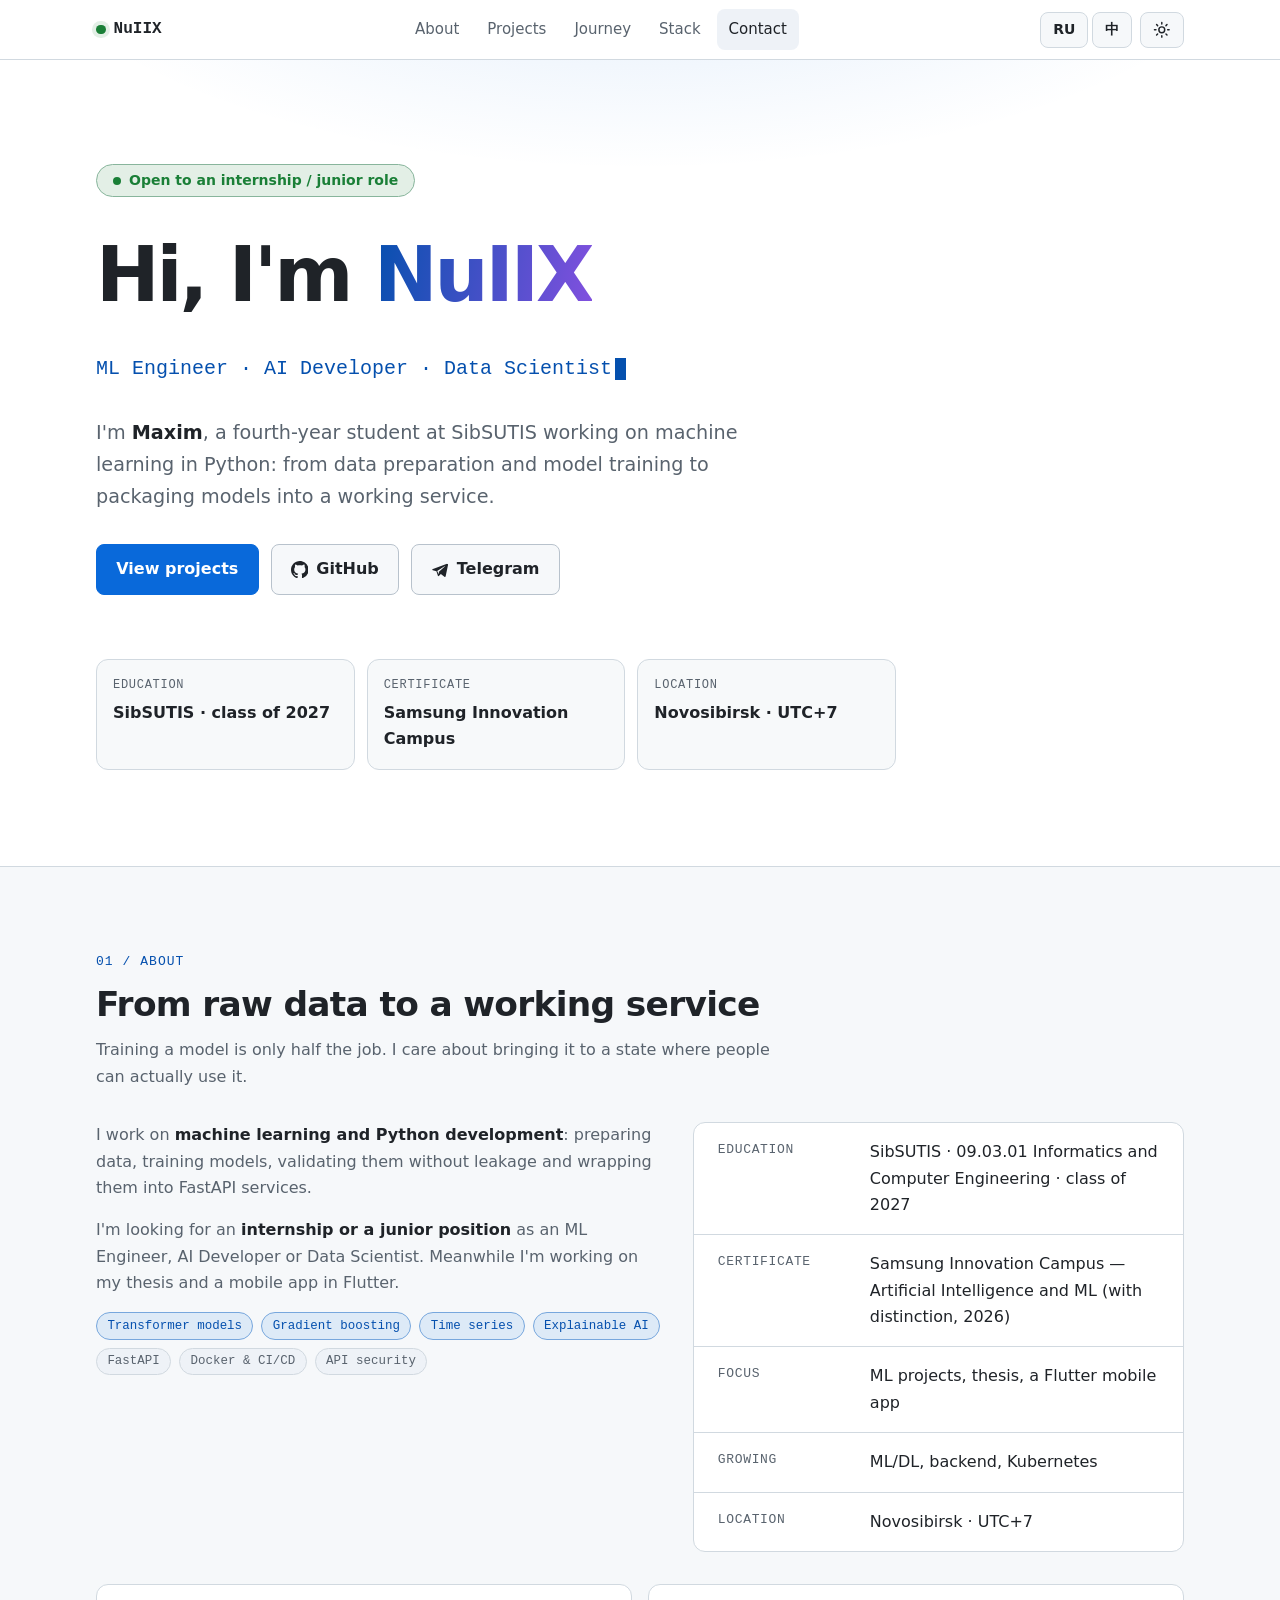
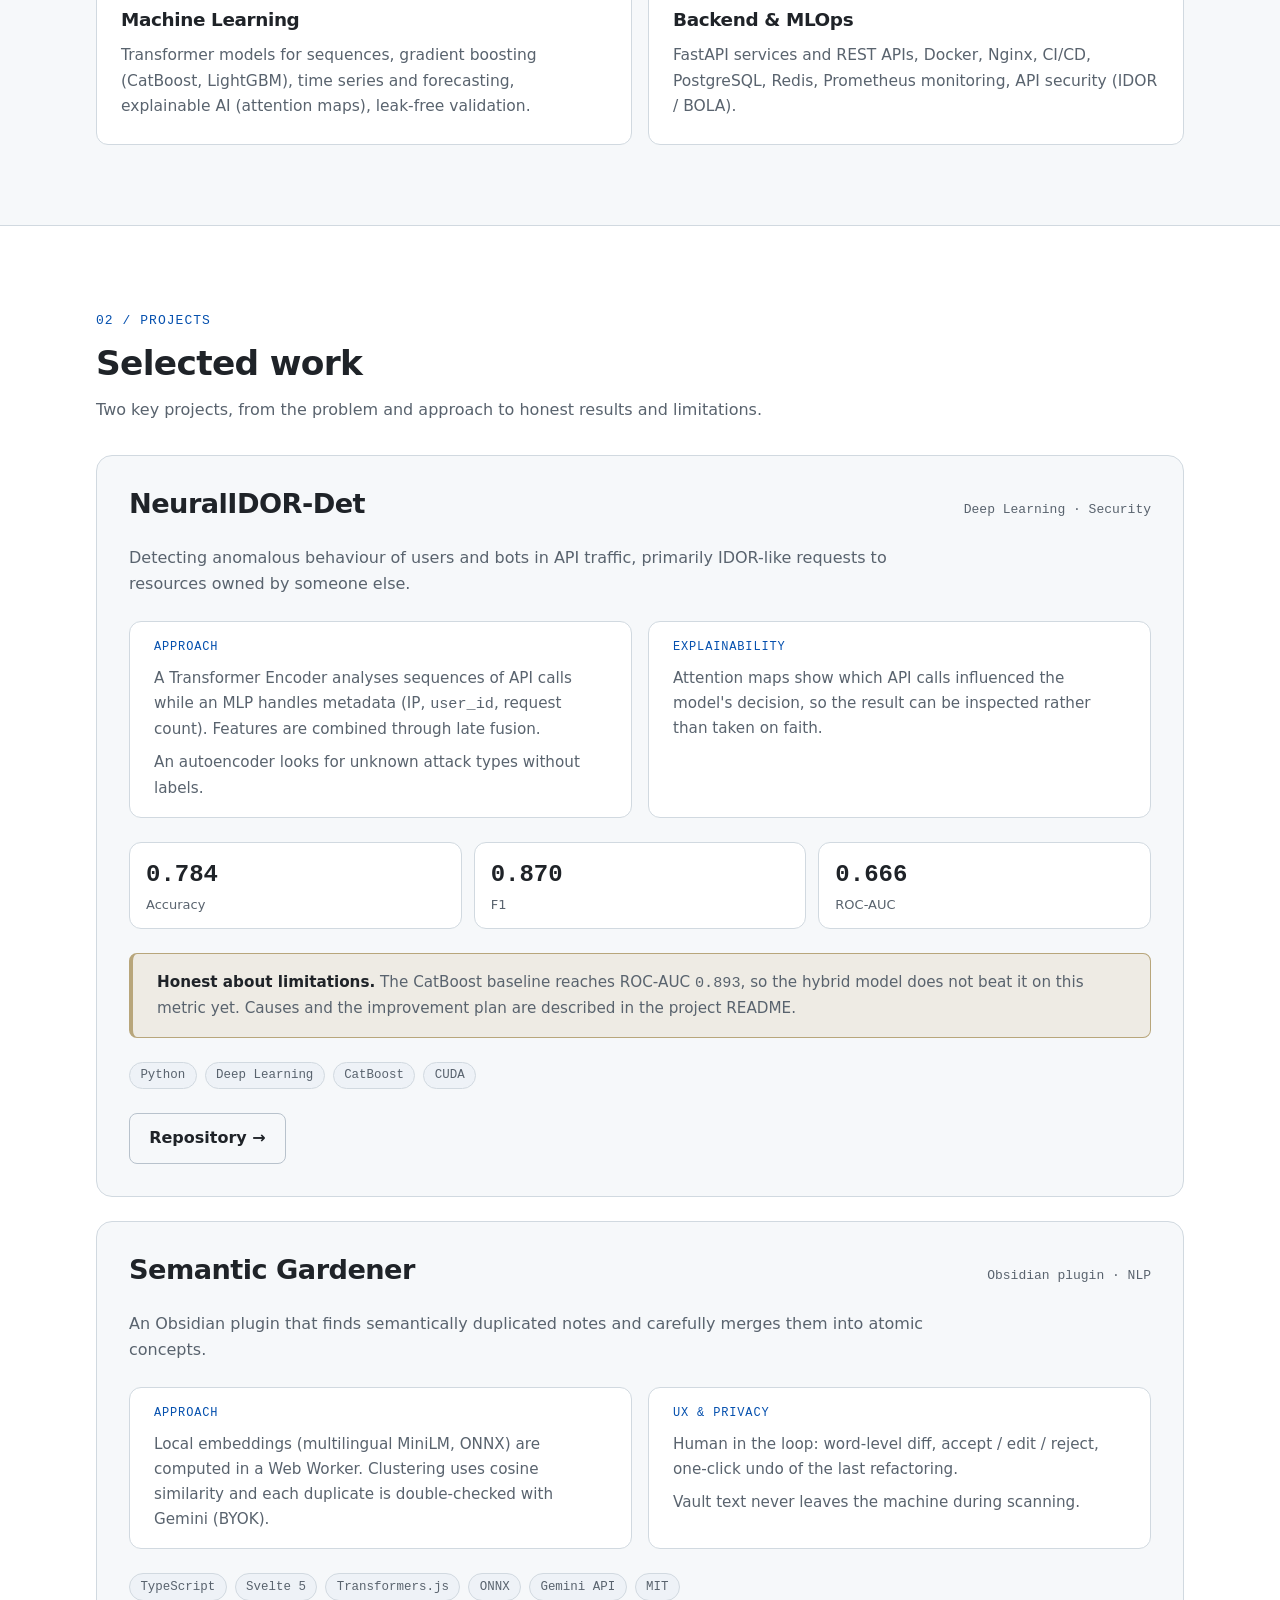
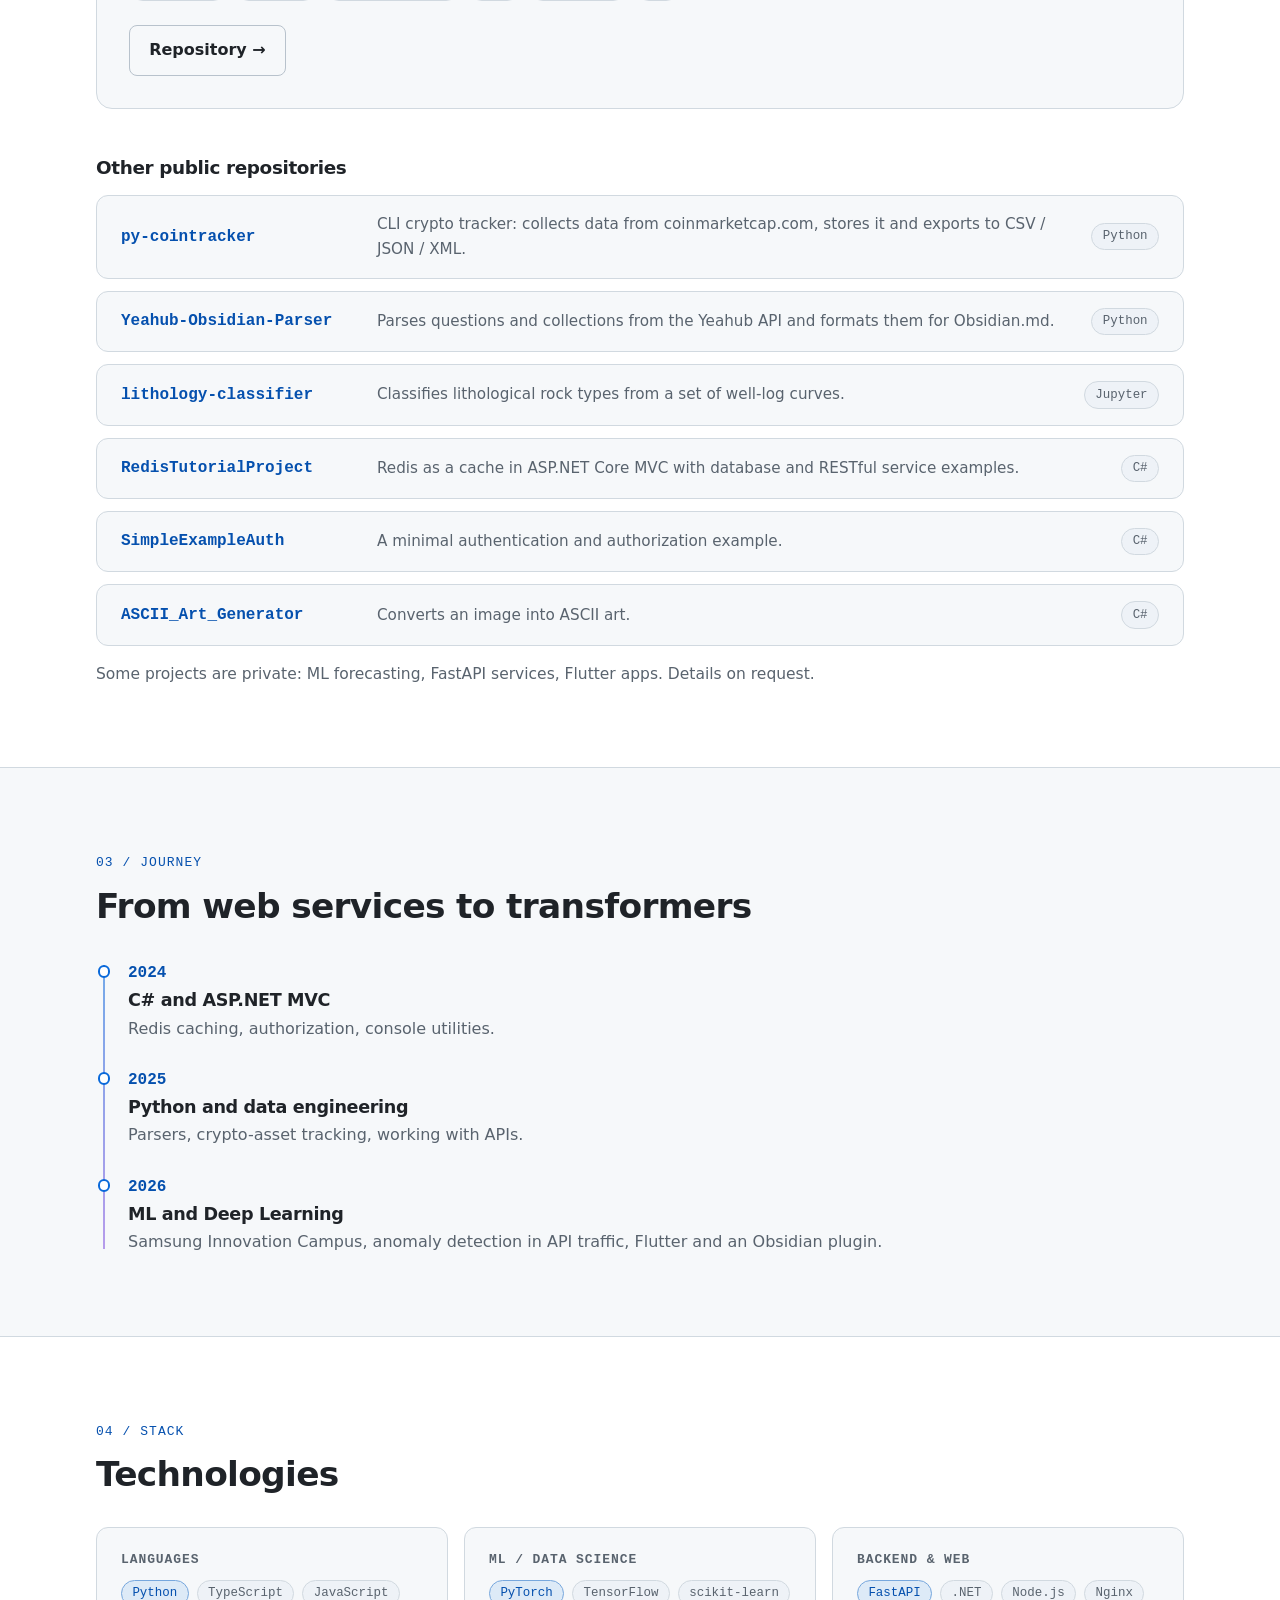
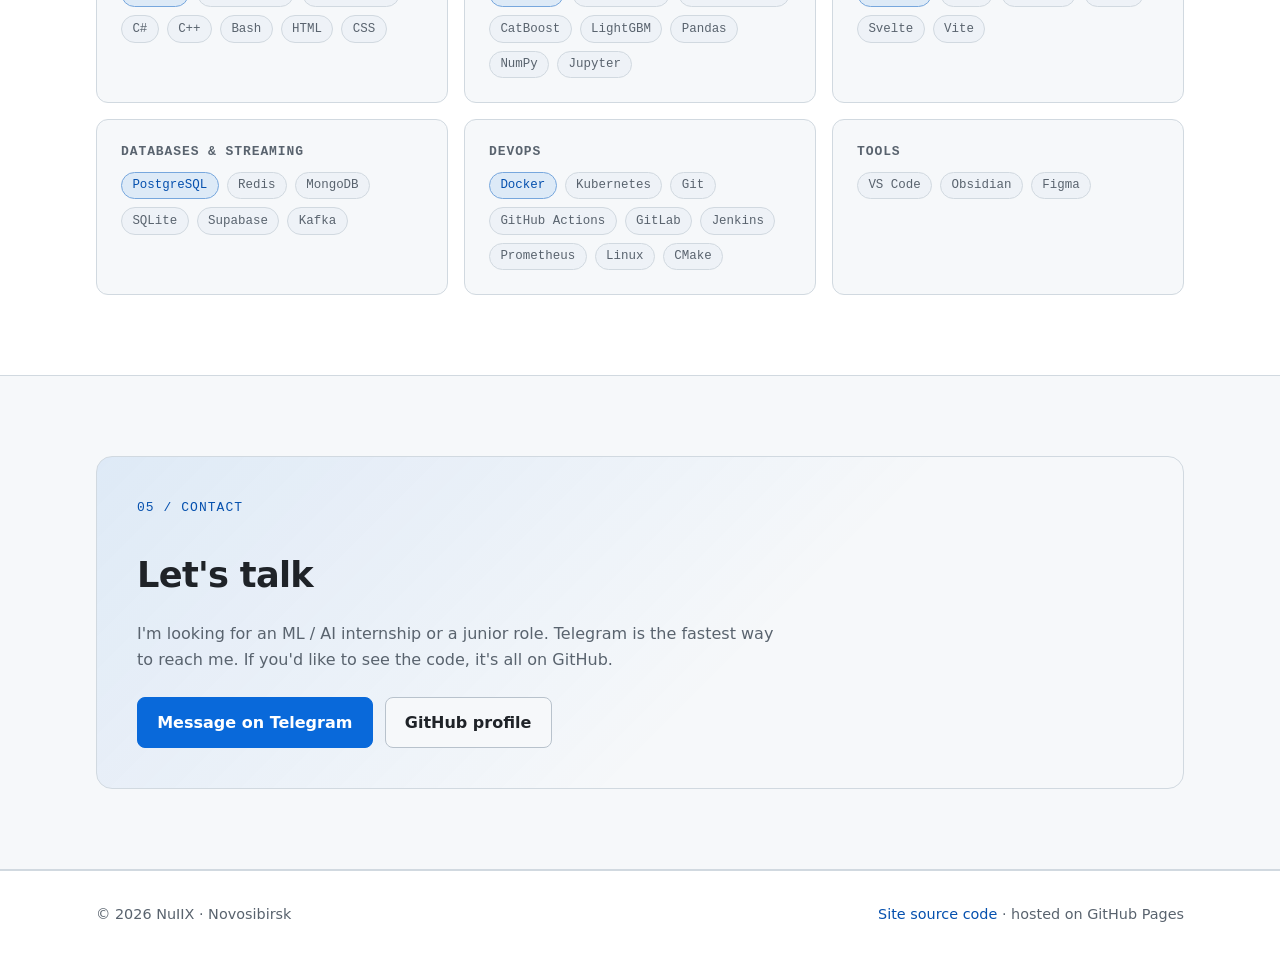
==== commit 543ab902: "feat(i18n): add Simplified Chinese localization and language switcher" ====
--- a/en/index.html
+++ b/en/index.html
@@ -10,6 +10,7 @@
   <link rel="canonical" href="https://nuiix.github.io/en/">
   <link rel="alternate" hreflang="ru" href="https://nuiix.github.io/">
   <link rel="alternate" hreflang="en" href="https://nuiix.github.io/en/">
+  <link rel="alternate" hreflang="zh" href="https://nuiix.github.io/zh/">
   <link rel="alternate" hreflang="x-default" href="https://nuiix.github.io/">
   <link rel="icon" href="/assets/favicon.svg" type="image/svg+xml">
 
@@ -78,7 +79,10 @@
       </nav>
 
       <div class="header-tools">
-        <a class="lang-link" href="/" hreflang="ru" lang="ru" aria-label="Переключить на русский">RU</a>
+        <div class="lang-group" role="group" aria-label="Language selection">
+          <a class="lang-link" href="/" hreflang="ru" lang="ru" aria-label="Переключить на русский">RU</a>
+          <a class="lang-link" href="/zh/" hreflang="zh" lang="zh-CN" aria-label="切换到中文">中</a>
+        </div>
         <button class="icon-btn theme-toggle" type="button" data-theme-toggle aria-label="Toggle colour theme">
           <svg class="icon-moon" viewBox="0 0 24 24" fill="none" stroke="currentColor" stroke-width="2" stroke-linecap="round" stroke-linejoin="round" aria-hidden="true"><path d="M21 12.8A9 9 0 1 1 11.2 3a7 7 0 0 0 9.8 9.8z"/></svg>
           <svg class="icon-sun" viewBox="0 0 24 24" fill="none" stroke="currentColor" stroke-width="2" stroke-linecap="round" stroke-linejoin="round" aria-hidden="true"><circle cx="12" cy="12" r="4"/><path d="M12 2v2M12 20v2M4.9 4.9l1.4 1.4M17.7 17.7l1.4 1.4M2 12h2M20 12h2M4.9 19.1l1.4-1.4M17.7 6.3l1.4-1.4"/></svg>
--- a/assets/css/style.css
+++ b/assets/css/style.css
@@ -247,6 +247,12 @@
   gap: var(--space-2);
 }
 
+.lang-group {
+  display: inline-flex;
+  align-items: center;
+  gap: var(--space-1);
+}
+
 .icon-btn,
 .lang-link {
   display: inline-flex;
